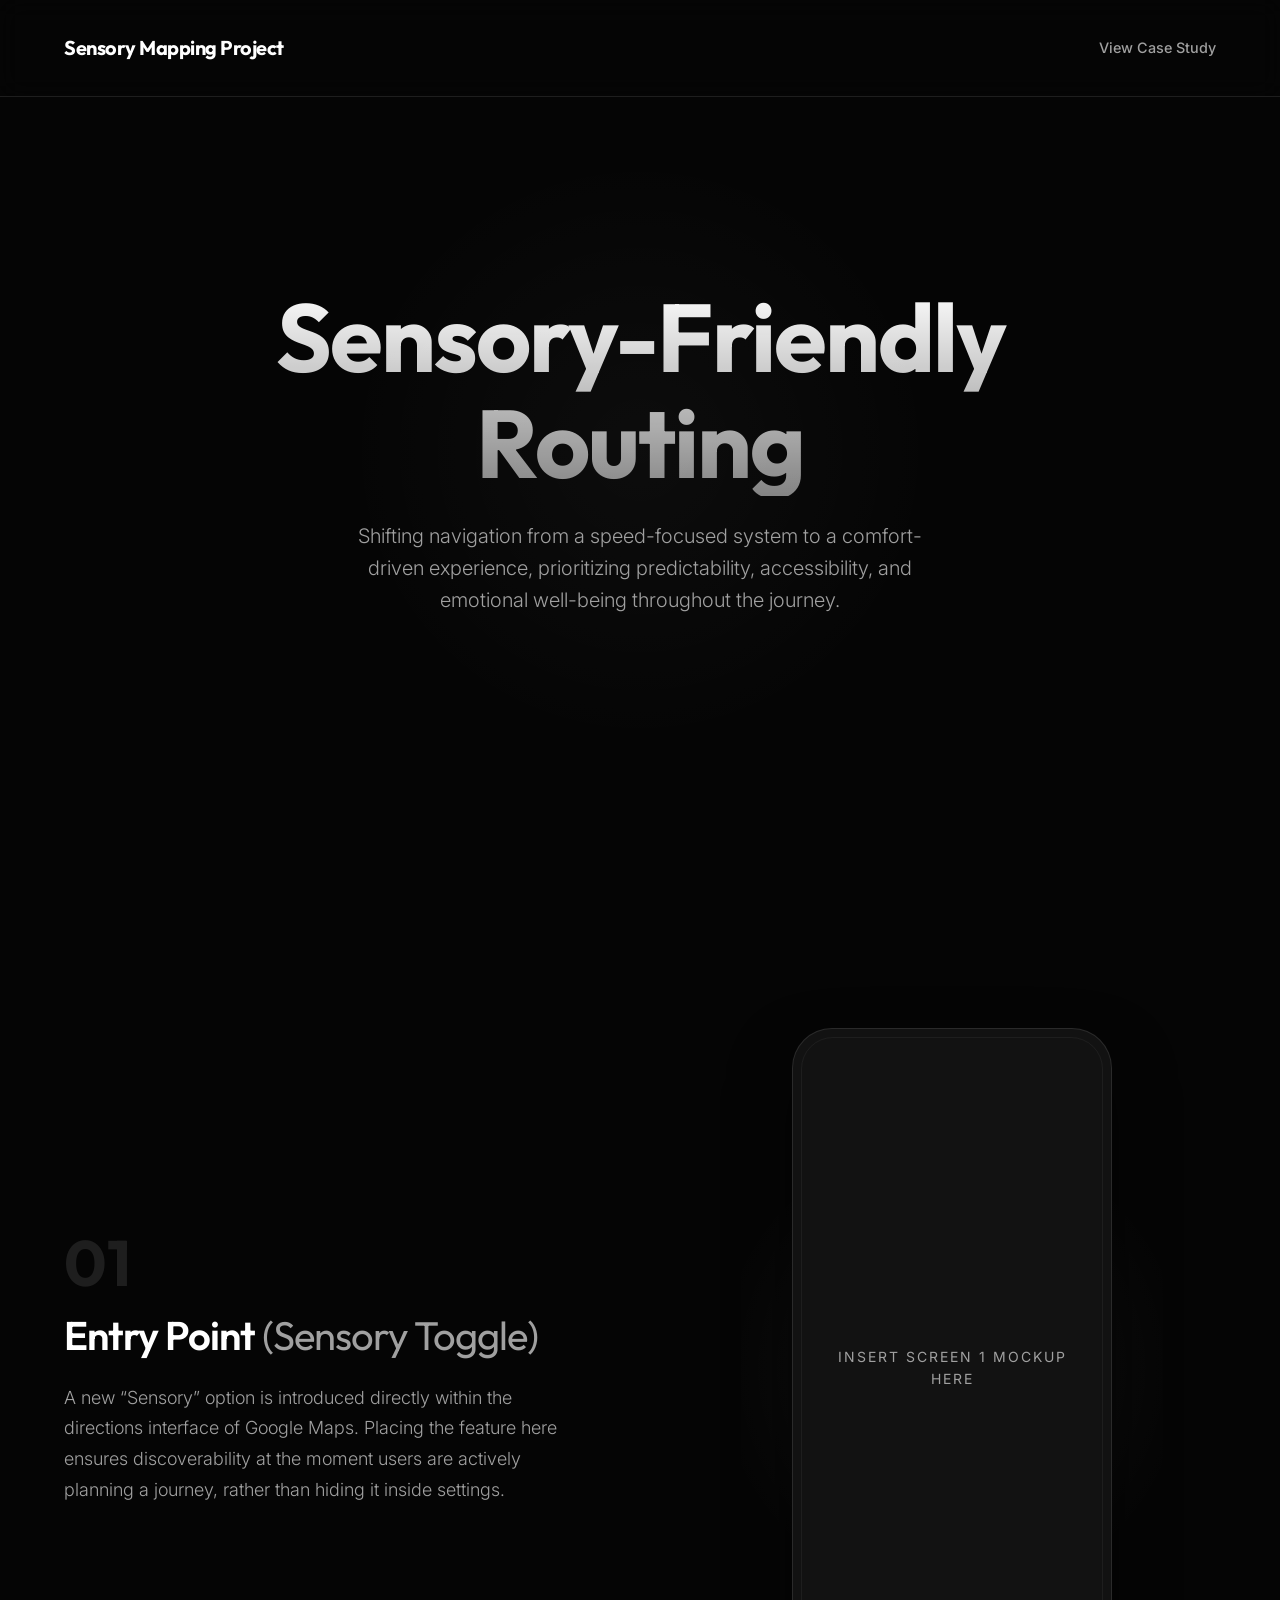
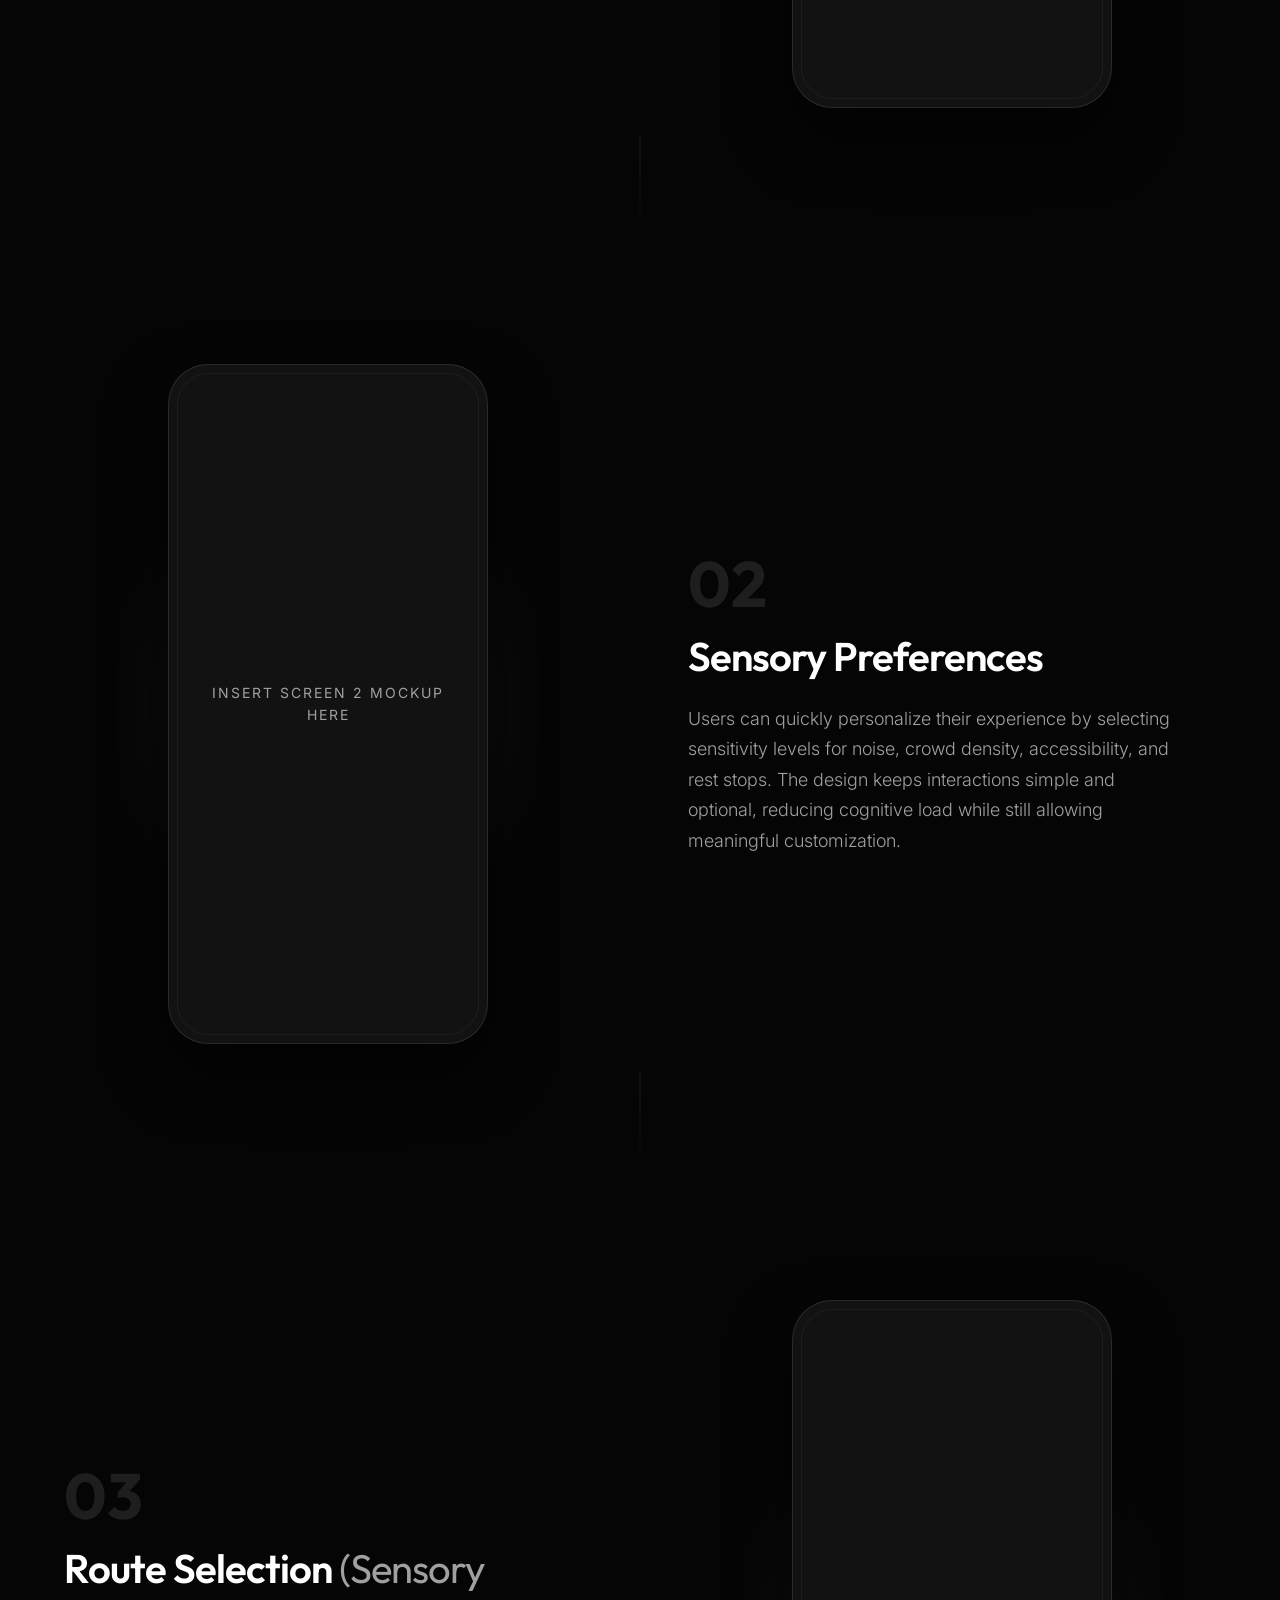
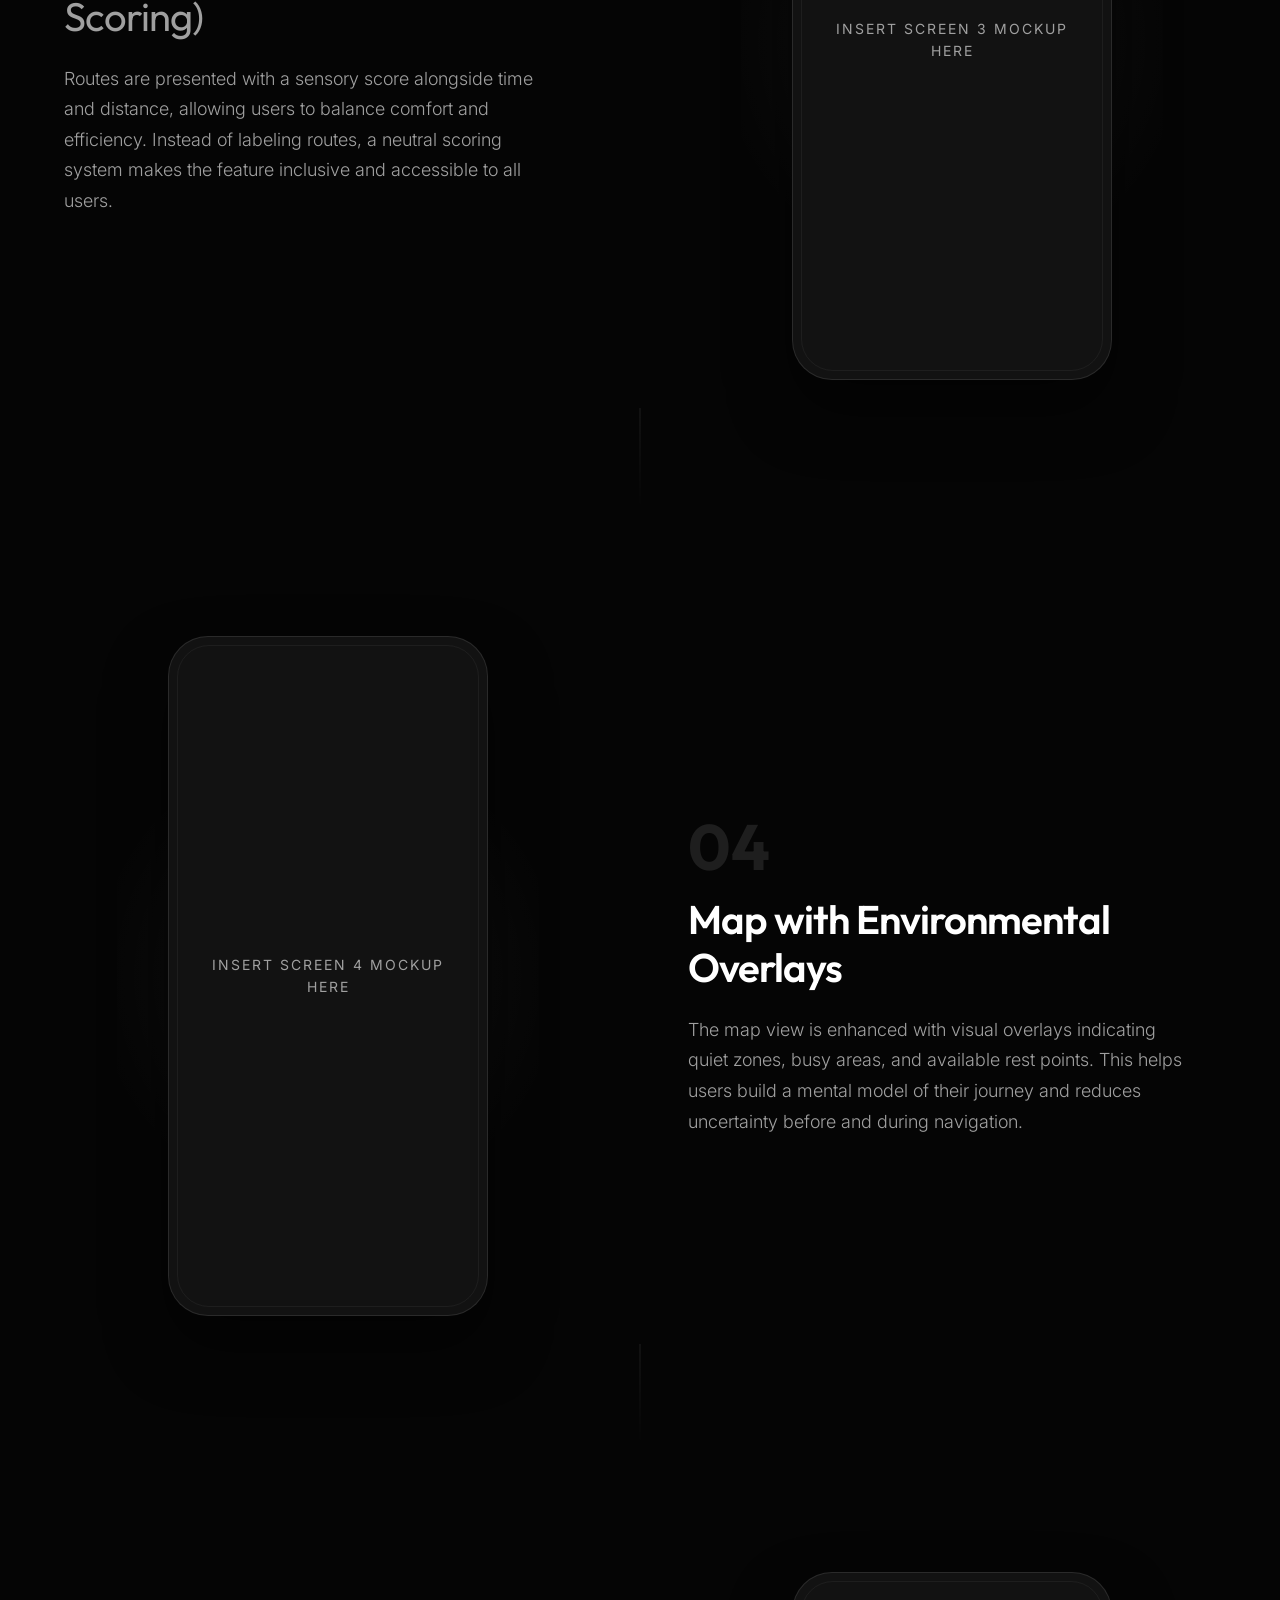
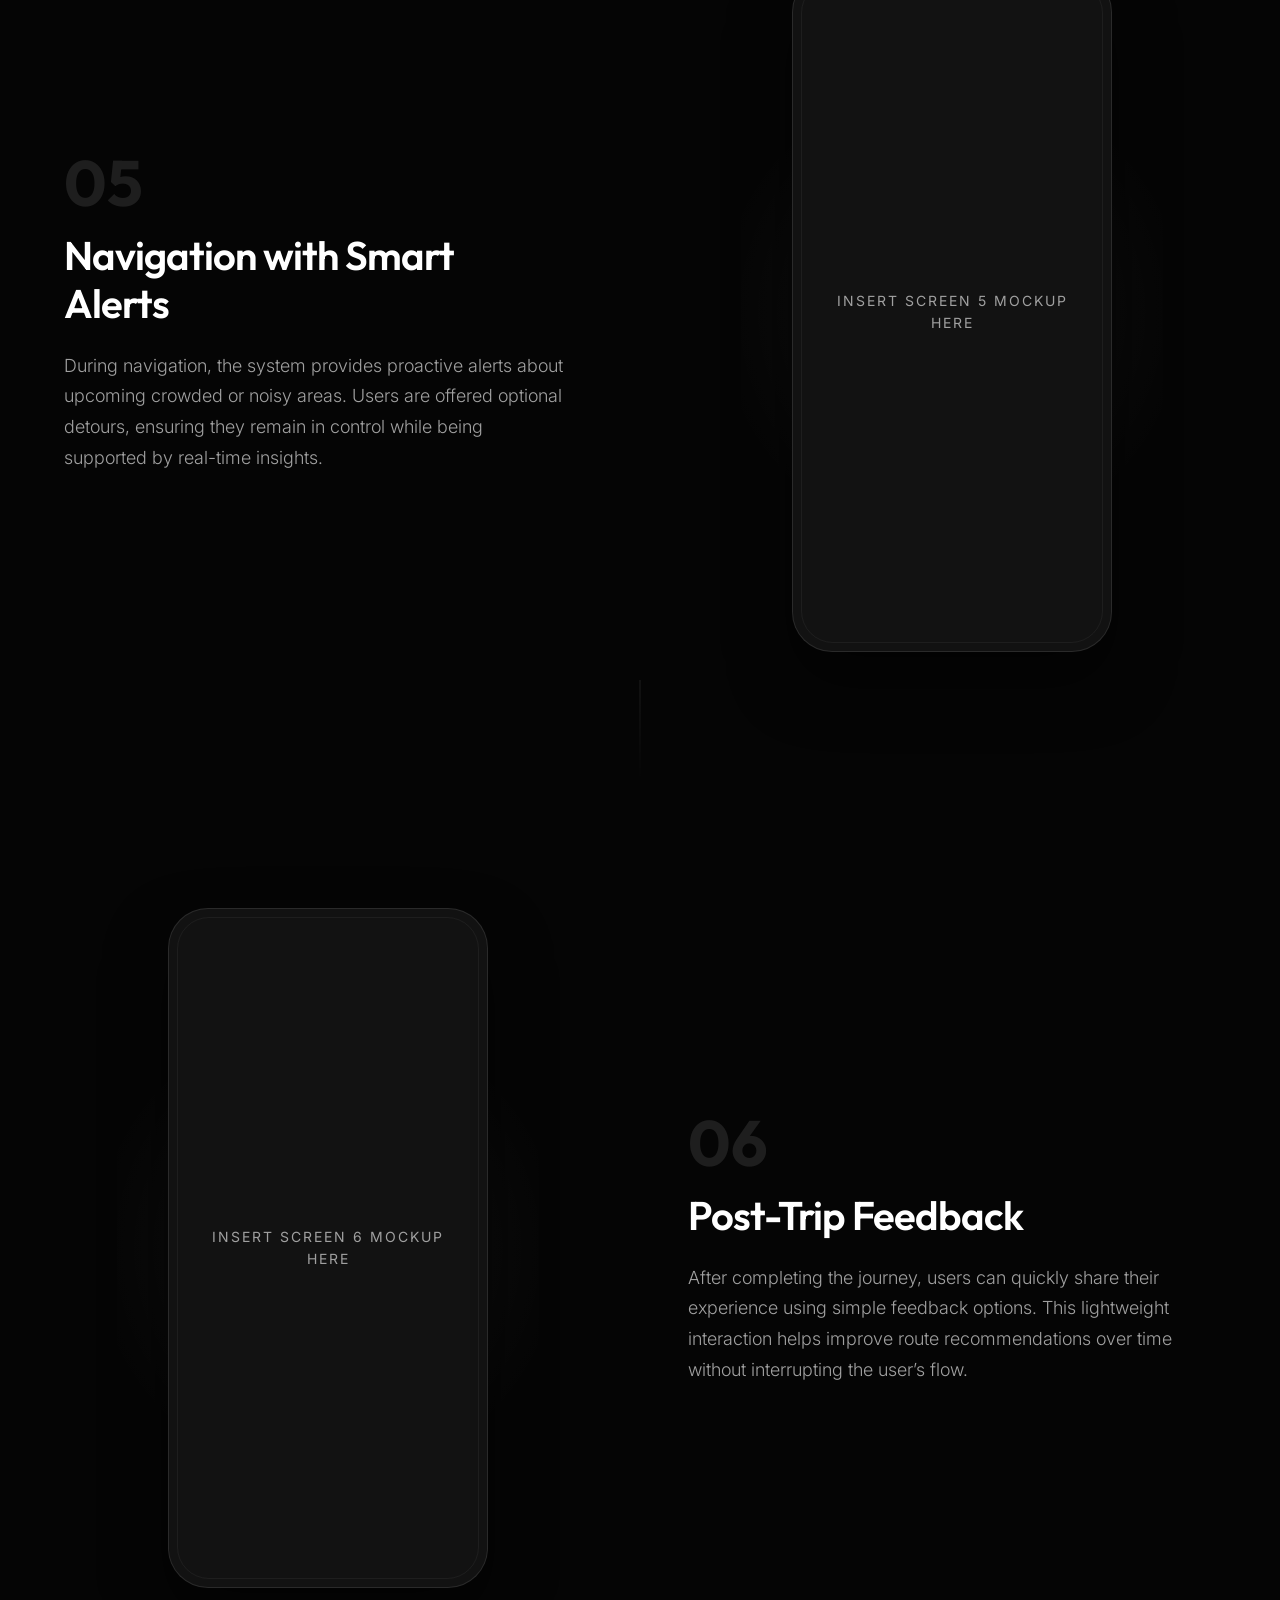
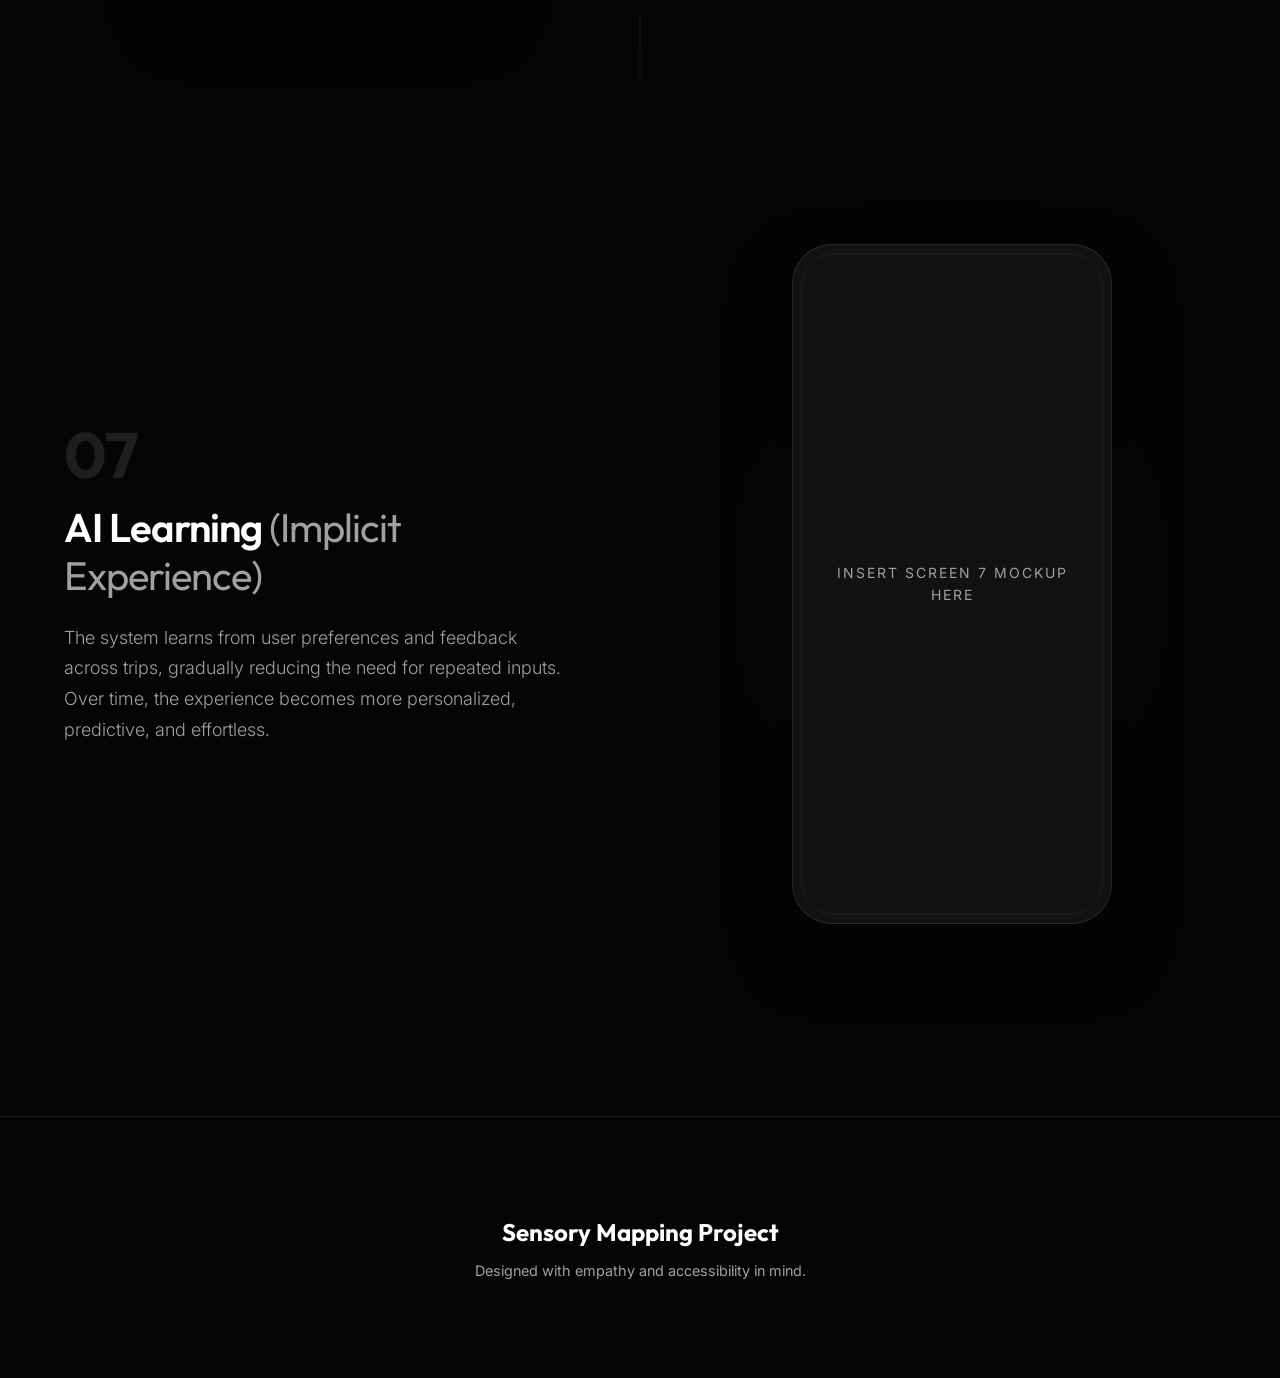
==== Sensory mapping/index.html @ 534e5750 "Add Sensory Mapping project to portfolio" ====
<!DOCTYPE html>
<html lang="en">
<head>
    <meta charset="UTF-8">
    <meta name="viewport" content="width=device-width, initial-scale=1.0">
    <title>Sensory-Friendly Routing Case Study</title>
    <link rel="preconnect" href="https://fonts.googleapis.com">
    <link rel="preconnect" href="https://fonts.gstatic.com" crossorigin>
    <link href="https://fonts.googleapis.com/css2?family=Outfit:wght@300;400;500;700&family=Inter:wght@300;400;600&display=swap" rel="stylesheet">
    <link rel="stylesheet" href="style.css">
</head>
<body>
    <nav class="navbar">
        <div class="logo">Sensory Mapping Project</div>
        <a href="#case-study" class="nav-link">View Case Study</a>
    </nav>

    <header class="hero">
        <div class="hero-content">
            <h1 class="hero-title">Sensory-Friendly Routing</h1>
            <p class="hero-subtitle">Shifting navigation from a speed-focused system to a comfort-driven experience, prioritizing predictability, accessibility, and emotional well-being throughout the journey.</p>
        </div>
        <div class="hero-glow"></div>
    </header>

    <main id="case-study" class="container">
        <!-- Screen 1 -->
        <section class="screen-section fade-in">
            <div class="screen-content">
                <div class="screen-text">
                    <span class="screen-number">01</span>
                    <h2>Entry Point <span class="highlight">(Sensory Toggle)</span></h2>
                    <p>A new “Sensory” option is introduced directly within the directions interface of Google Maps. Placing the feature here ensures discoverability at the moment users are actively planning a journey, rather than hiding it inside settings.</p>
                </div>
                <div class="screen-visual">
                    <div class="mockup-placeholder">
                        <span class="placeholder-text">Insert Screen 1 Mockup Here</span>
                    </div>
                </div>
            </div>
        </section>

        <!-- Screen 2 -->
        <section class="screen-section right-align fade-in">
            <div class="screen-content reverse-layout">
                <div class="screen-text">
                    <span class="screen-number">02</span>
                    <h2>Sensory Preferences</h2>
                    <p>Users can quickly personalize their experience by selecting sensitivity levels for noise, crowd density, accessibility, and rest stops. The design keeps interactions simple and optional, reducing cognitive load while still allowing meaningful customization.</p>
                </div>
                <div class="screen-visual">
                    <div class="mockup-placeholder">
                        <span class="placeholder-text">Insert Screen 2 Mockup Here</span>
                    </div>
                </div>
            </div>
        </section>

        <!-- Screen 3 -->
        <section class="screen-section fade-in">
            <div class="screen-content">
                <div class="screen-text">
                    <span class="screen-number">03</span>
                    <h2>Route Selection <span class="highlight">(Sensory Scoring)</span></h2>
                    <p>Routes are presented with a sensory score alongside time and distance, allowing users to balance comfort and efficiency. Instead of labeling routes, a neutral scoring system makes the feature inclusive and accessible to all users.</p>
                </div>
                <div class="screen-visual">
                    <div class="mockup-placeholder">
                        <span class="placeholder-text">Insert Screen 3 Mockup Here</span>
                    </div>
                </div>
            </div>
        </section>

        <!-- Screen 4 -->
        <section class="screen-section right-align fade-in">
            <div class="screen-content reverse-layout">
                <div class="screen-text">
                    <span class="screen-number">04</span>
                    <h2>Map with Environmental Overlays</h2>
                    <p>The map view is enhanced with visual overlays indicating quiet zones, busy areas, and available rest points. This helps users build a mental model of their journey and reduces uncertainty before and during navigation.</p>
                </div>
                <div class="screen-visual">
                    <div class="mockup-placeholder">
                        <span class="placeholder-text">Insert Screen 4 Mockup Here</span>
                    </div>
                </div>
            </div>
        </section>

        <!-- Screen 5 -->
        <section class="screen-section fade-in">
            <div class="screen-content">
                <div class="screen-text">
                    <span class="screen-number">05</span>
                    <h2>Navigation with Smart Alerts</h2>
                    <p>During navigation, the system provides proactive alerts about upcoming crowded or noisy areas. Users are offered optional detours, ensuring they remain in control while being supported by real-time insights.</p>
                </div>
                <div class="screen-visual">
                    <div class="mockup-placeholder">
                        <span class="placeholder-text">Insert Screen 5 Mockup Here</span>
                    </div>
                </div>
            </div>
        </section>

        <!-- Screen 6 -->
        <section class="screen-section right-align fade-in">
            <div class="screen-content reverse-layout">
                <div class="screen-text">
                    <span class="screen-number">06</span>
                    <h2>Post-Trip Feedback</h2>
                    <p>After completing the journey, users can quickly share their experience using simple feedback options. This lightweight interaction helps improve route recommendations over time without interrupting the user’s flow.</p>
                </div>
                <div class="screen-visual">
                    <div class="mockup-placeholder">
                        <span class="placeholder-text">Insert Screen 6 Mockup Here</span>
                    </div>
                </div>
            </div>
        </section>

        <!-- Screen 7 -->
        <section class="screen-section fade-in">
            <div class="screen-content">
                <div class="screen-text">
                    <span class="screen-number">07</span>
                    <h2>AI Learning <span class="highlight">(Implicit Experience)</span></h2>
                    <p>The system learns from user preferences and feedback across trips, gradually reducing the need for repeated inputs. Over time, the experience becomes more personalized, predictive, and effortless.</p>
                </div>
                <div class="screen-visual">
                    <div class="mockup-placeholder">
                        <span class="placeholder-text">Insert Screen 7 Mockup Here</span>
                    </div>
                </div>
            </div>
        </section>

    </main>

    <footer class="footer">
        <div class="footer-content">
            <h2>Sensory Mapping Project</h2>
            <p>Designed with empathy and accessibility in mind.</p>
        </div>
    </footer>

    <script>
        // Intersection Observer for scroll fade-in animations
        const observerOptions = {
            root: null,
            rootMargin: '0px',
            threshold: 0.15
        };

        const observer = new IntersectionObserver((entries, observer) => {
            entries.forEach(entry => {
                if (entry.isIntersecting) {
                    entry.target.classList.add('visible');
                    observer.unobserve(entry.target);
                }
            });
        }, observerOptions);

        document.querySelectorAll('.fade-in').forEach(section => {
            observer.observe(section);
        });
    </script>
</body>
</html>
---- Sensory mapping/style.css ----
/* CSS Variables for Premium Dark Theme */
:root {
    --bg-color: #050505;
    --surface-color: #121212;
    --surface-light: #1e1e1e;
    --text-primary: #ffffff;
    --text-secondary: #a0a0a0;
    --accent-color: #ffffff;
    --border-color: rgba(255, 255, 255, 0.1);
    --glow-color: rgba(255, 255, 255, 0.05);
    
    --font-heading: 'Outfit', sans-serif;
    --font-body: 'Inter', sans-serif;
}

/* Global Styles */
* {
    margin: 0;
    padding: 0;
    box-sizing: border-box;
}

body {
    background-color: var(--bg-color);
    color: var(--text-primary);
    font-family: var(--font-body);
    line-height: 1.6;
    overflow-x: hidden;
}

::selection {
    background-color: var(--text-primary);
    color: var(--bg-color);
}

/* Navbar */
.navbar {
    display: flex;
    justify-content: space-between;
    align-items: center;
    padding: 2rem 5%;
    position: fixed;
    top: 0;
    width: 100%;
    z-index: 100;
    background: rgba(5, 5, 5, 0.8);
    backdrop-filter: blur(12px);
    -webkit-backdrop-filter: blur(12px);
    border-bottom: 1px solid var(--border-color);
}

.logo {
    font-family: var(--font-heading);
    font-weight: 700;
    font-size: 1.25rem;
    letter-spacing: -0.5px;
}

.nav-link {
    color: var(--text-secondary);
    text-decoration: none;
    font-size: 0.9rem;
    font-weight: 500;
    transition: color 0.3s ease;
}

.nav-link:hover {
    color: var(--text-primary);
}

/* Hero Section */
.hero {
    min-height: 100vh;
    display: flex;
    justify-content: center;
    align-items: center;
    position: relative;
    padding: 0 5%;
    text-align: center;
}

.hero-content {
    max-width: 800px;
    z-index: 2;
}

.hero-title {
    font-family: var(--font-heading);
    font-size: clamp(3rem, 8vw, 6rem);
    font-weight: 700;
    line-height: 1.1;
    margin-bottom: 1.5rem;
    letter-spacing: -2px;
    background: linear-gradient(180deg, #FFFFFF 0%, rgba(255, 255, 255, 0.5) 100%);
    -webkit-background-clip: text;
    -webkit-text-fill-color: transparent;
    background-clip: text;
}

.hero-subtitle {
    font-size: clamp(1rem, 2vw, 1.25rem);
    color: var(--text-secondary);
    max-width: 600px;
    margin: 0 auto;
    font-weight: 300;
}

.hero-glow {
    position: absolute;
    width: 600px;
    height: 600px;
    background: radial-gradient(circle, rgba(255,255,255,0.03) 0%, rgba(0,0,0,0) 70%);
    top: 50%;
    left: 50%;
    transform: translate(-50%, -50%);
    z-index: 1;
    pointer-events: none;
}

/* Container */
.container {
    max-width: 1400px;
    margin: 0 auto;
    padding: 0 5%;
}

/* Screen Sections */
.screen-section {
    padding: 8rem 0;
    position: relative;
}

.screen-section:not(:last-child)::after {
    content: '';
    position: absolute;
    bottom: 0;
    left: 50%;
    transform: translateX(-50%);
    width: 1px;
    height: 100px;
    background: linear-gradient(to bottom, rgba(255,255,255,0.1), rgba(255,255,255,0));
}

.screen-content {
    display: grid;
    grid-template-columns: 1fr 1fr;
    gap: 6rem;
    align-items: center;
}

/* On desktop, make the reverse layout swap the text and visual */
@media (min-width: 993px) {
    .reverse-layout .screen-text {
        order: 2;
    }
    .reverse-layout .screen-visual {
        order: 1;
    }
}

.screen-text {
    max-width: 500px;
}

.screen-number {
    font-family: var(--font-heading);
    font-size: 4rem;
    font-weight: 700;
    color: var(--surface-light);
    line-height: 1;
    display: block;
    margin-bottom: 1rem;
}

.screen-text h2 {
    font-family: var(--font-heading);
    font-size: 2.5rem;
    font-weight: 600;
    margin-bottom: 1.5rem;
    letter-spacing: -1px;
    line-height: 1.2;
}

.screen-text .highlight {
    color: var(--text-secondary);
    font-weight: 400;
}

.screen-text p {
    color: var(--text-secondary);
    font-size: 1.125rem;
    font-weight: 300;
    line-height: 1.7;
}

/* Mockup Placeholder */
.screen-visual {
    position: relative;
    width: 100%;
    display: flex;
    justify-content: center;
}

/* Add a subtle glow behind the mockups */
.screen-visual::before {
    content: '';
    position: absolute;
    width: 80%;
    height: 80%;
    background: radial-gradient(circle, var(--glow-color) 0%, transparent 70%);
    top: 50%;
    left: 50%;
    transform: translate(-50%, -50%);
    z-index: 0;
}

.mockup-placeholder {
    width: 320px;
    height: 680px;
    background-color: var(--surface-color);
    border: 1px solid var(--border-color);
    border-radius: 40px;
    display: flex;
    justify-content: center;
    align-items: center;
    position: relative;
    z-index: 1;
    box-shadow: 0 30px 60px rgba(0,0,0,0.5);
    transition: transform 0.5s ease, box-shadow 0.5s ease;
    overflow: hidden;
}

/* Inner border to simulate phone bezel */
.mockup-placeholder::after {
    content: '';
    position: absolute;
    top: 8px;
    left: 8px;
    right: 8px;
    bottom: 8px;
    border: 1px solid rgba(255,255,255,0.05);
    border-radius: 32px;
    pointer-events: none;
}

.mockup-placeholder:hover {
    transform: translateY(-10px);
    box-shadow: 0 40px 80px rgba(0,0,0,0.6), 0 0 40px rgba(255,255,255,0.05);
}

.placeholder-text {
    color: var(--text-secondary);
    font-size: 0.875rem;
    text-transform: uppercase;
    letter-spacing: 2px;
    text-align: center;
    padding: 2rem;
}

/* Footer */
.footer {
    padding: 6rem 5%;
    text-align: center;
    border-top: 1px solid var(--border-color);
    margin-top: 4rem;
}

.footer h2 {
    font-family: var(--font-heading);
    font-size: 1.5rem;
    margin-bottom: 0.5rem;
}

.footer p {
    color: var(--text-secondary);
    font-size: 0.9rem;
}

/* Animations */
.fade-in {
    opacity: 0;
    transform: translateY(40px);
    transition: opacity 1s cubic-bezier(0.16, 1, 0.3, 1), transform 1s cubic-bezier(0.16, 1, 0.3, 1);
}

.fade-in.visible {
    opacity: 1;
    transform: translateY(0);
}

/* Responsive Design */
@media (max-width: 992px) {
    .screen-content, .reverse-layout {
        grid-template-columns: 1fr;
        gap: 4rem;
        text-align: center;
    }

    .screen-text {
        max-width: 100%;
        margin: 0 auto;
    }

    .screen-number {
        font-size: 3rem;
    }

    .reverse-layout .screen-text {
        order: -1;
    }

    .screen-section::after {
        display: none;
    }
}

@media (max-width: 480px) {
    .mockup-placeholder {
        width: 280px;
        height: 600px;
        border-radius: 30px;
    }

    .mockup-placeholder::after {
        border-radius: 22px;
    }
}
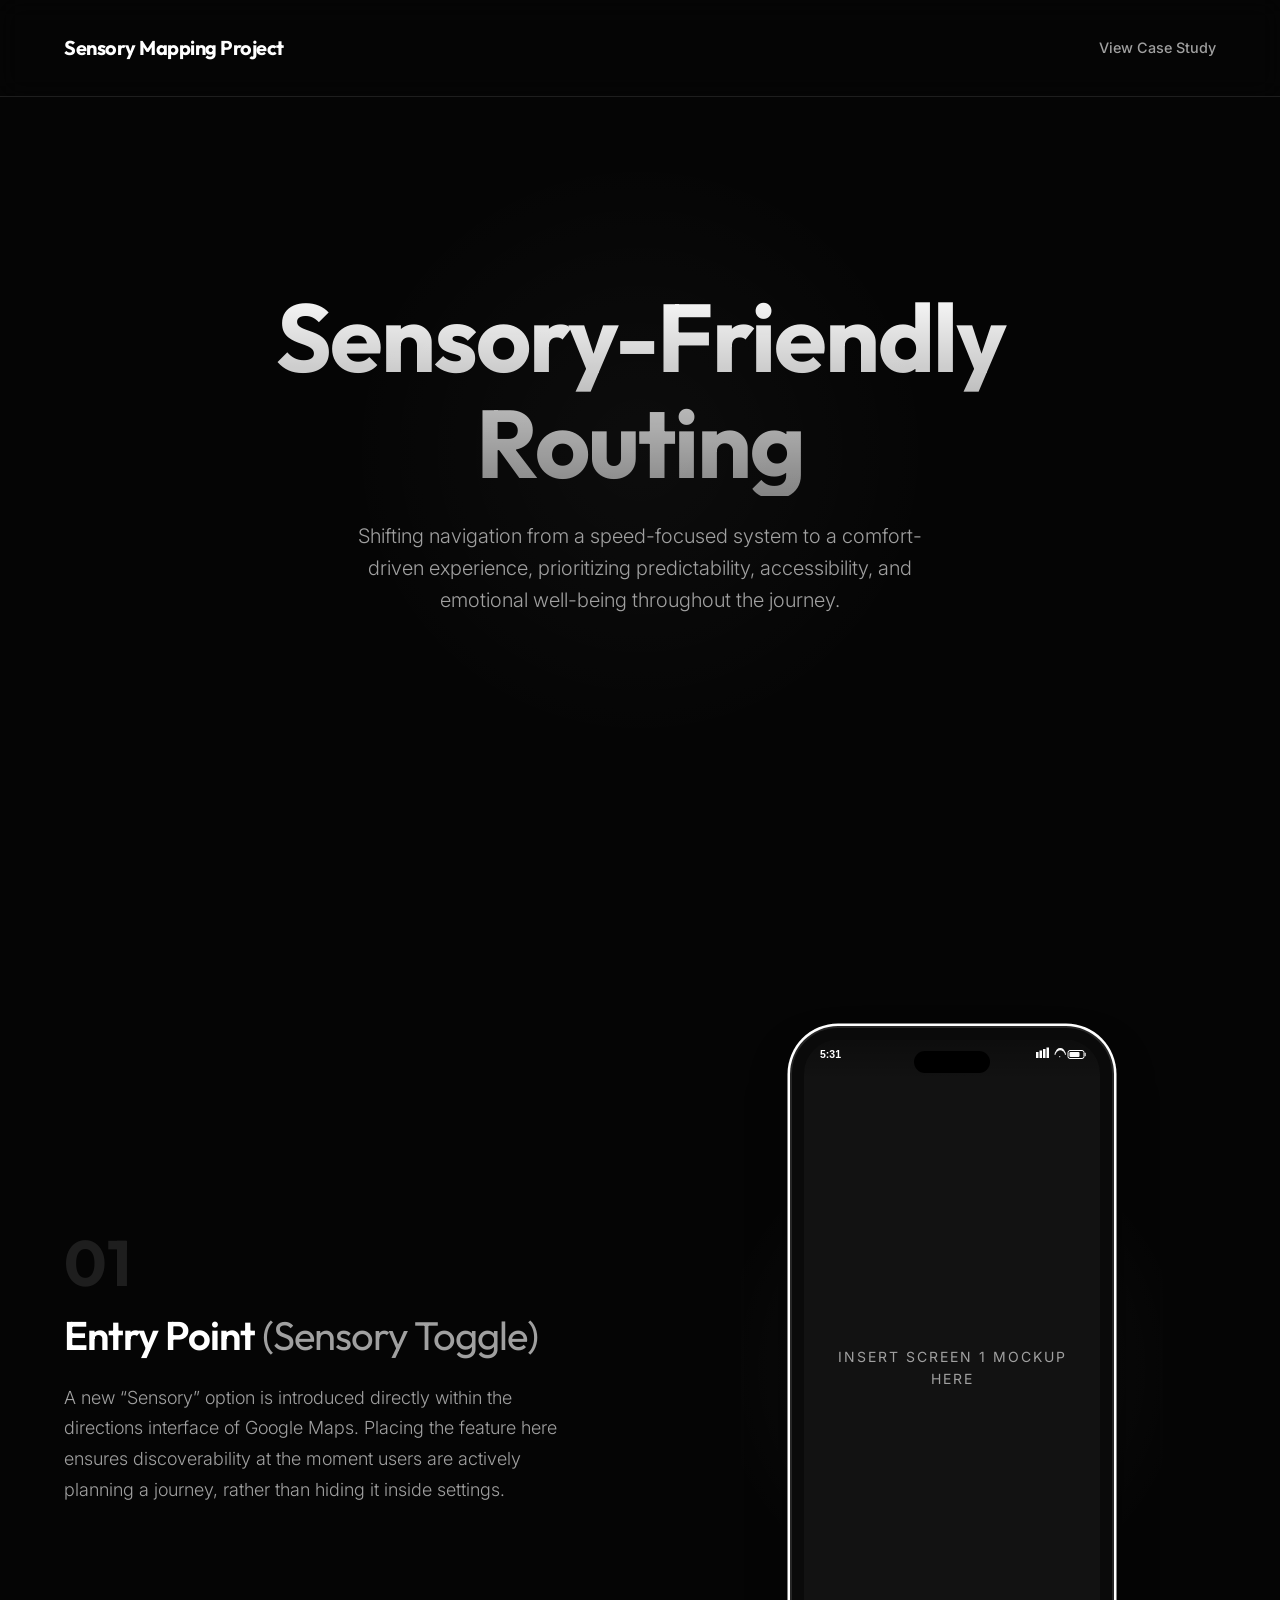
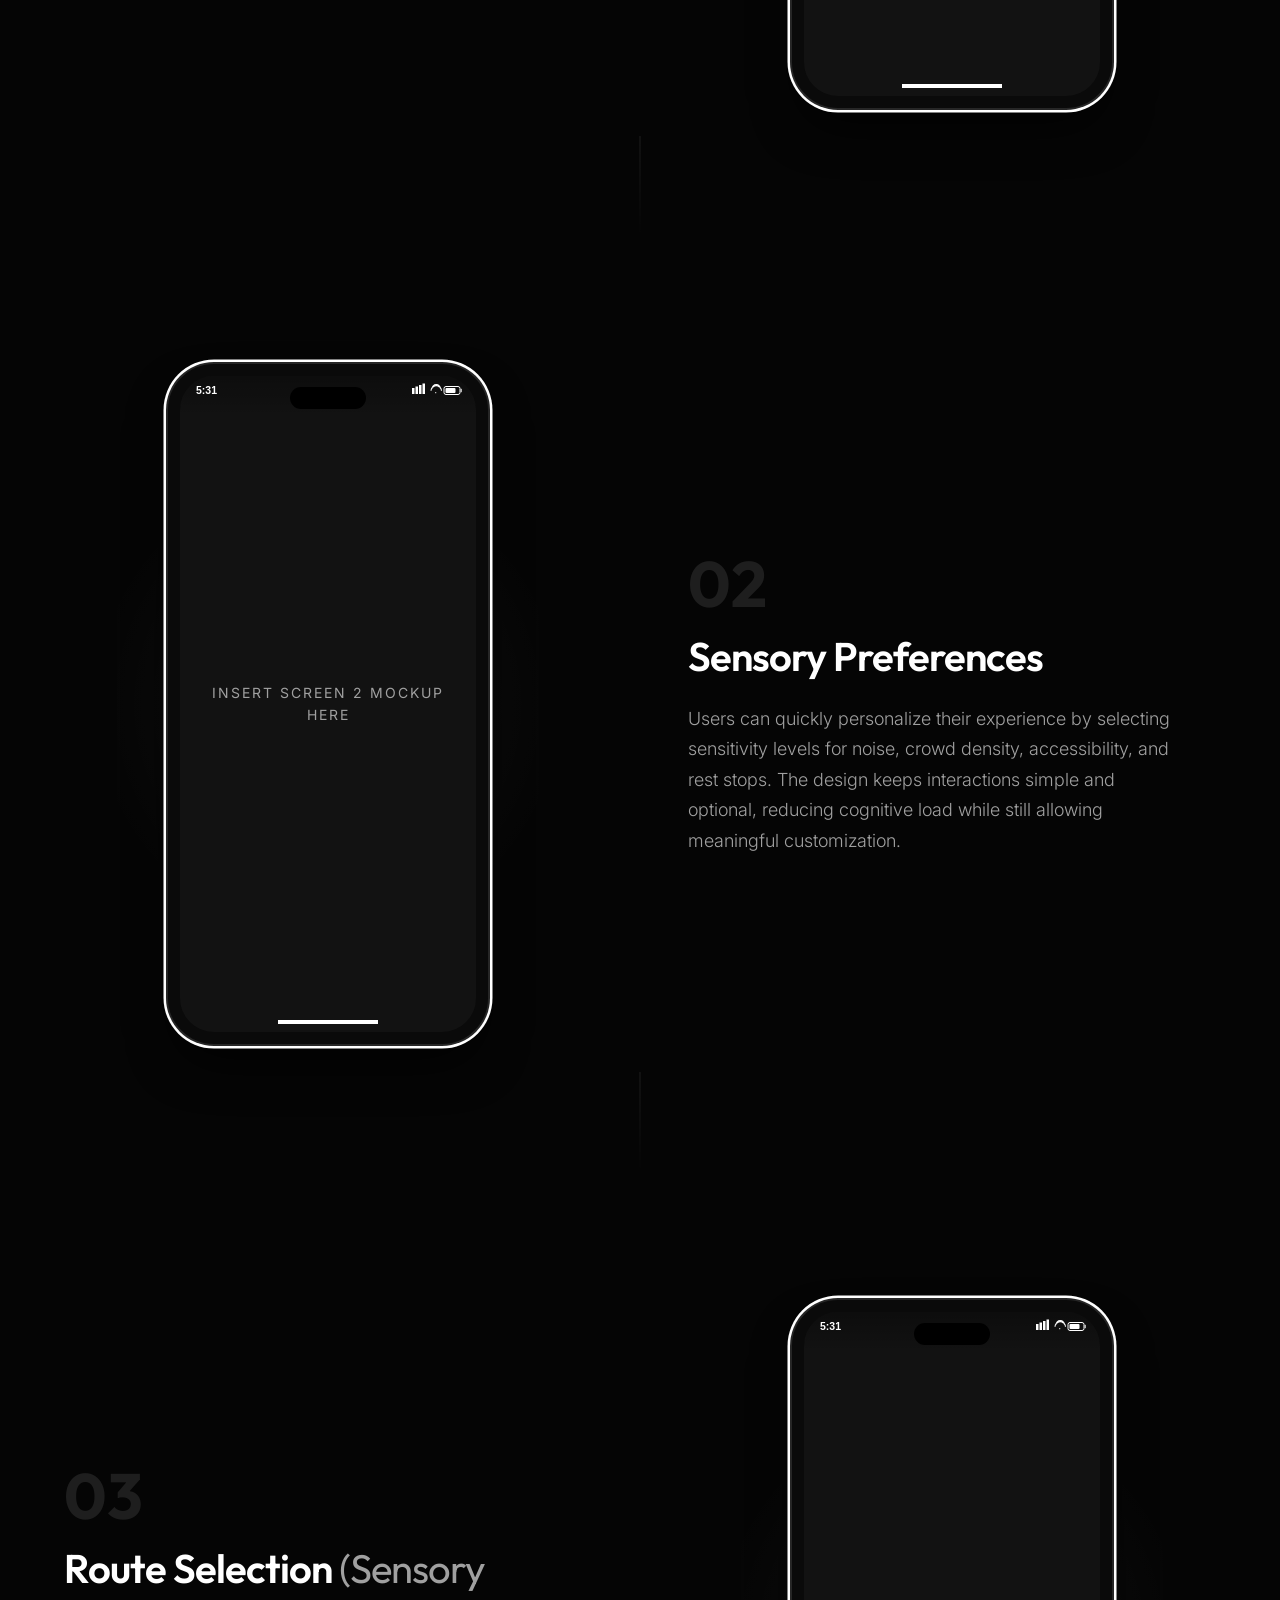
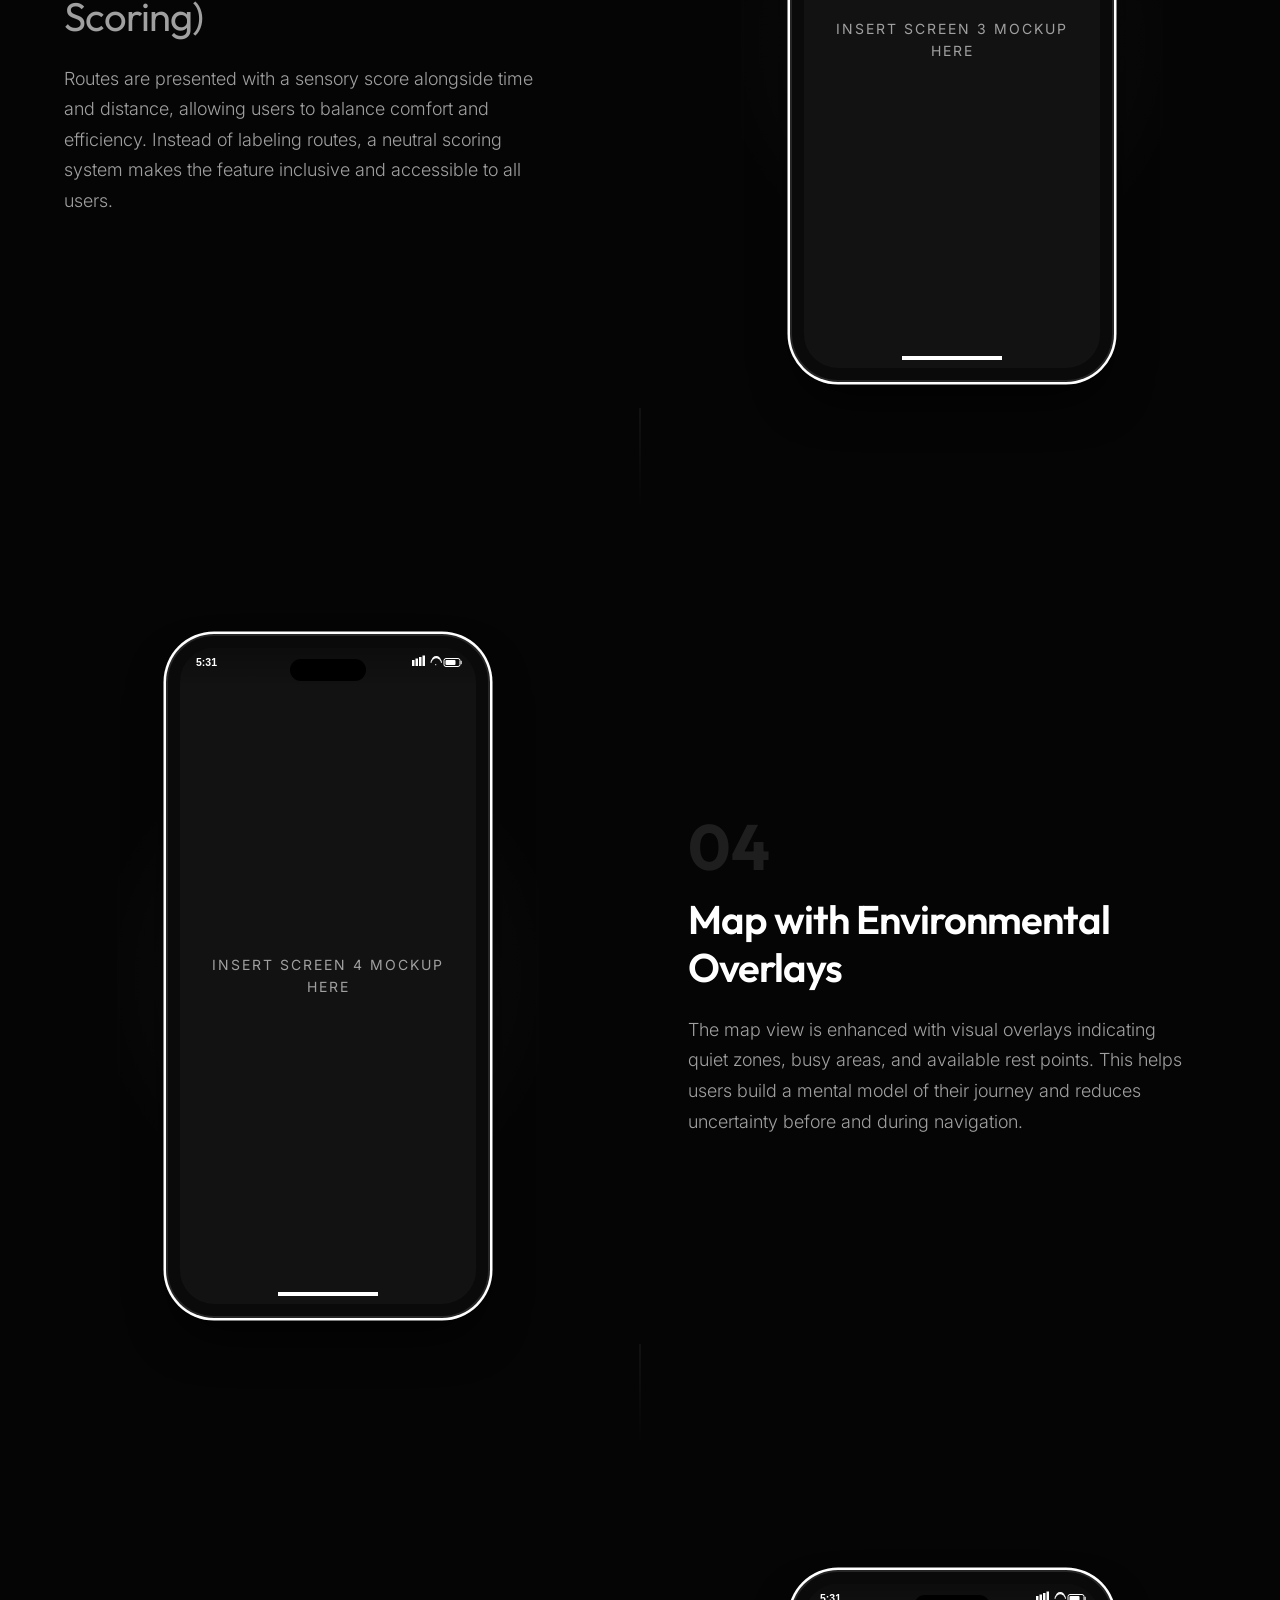
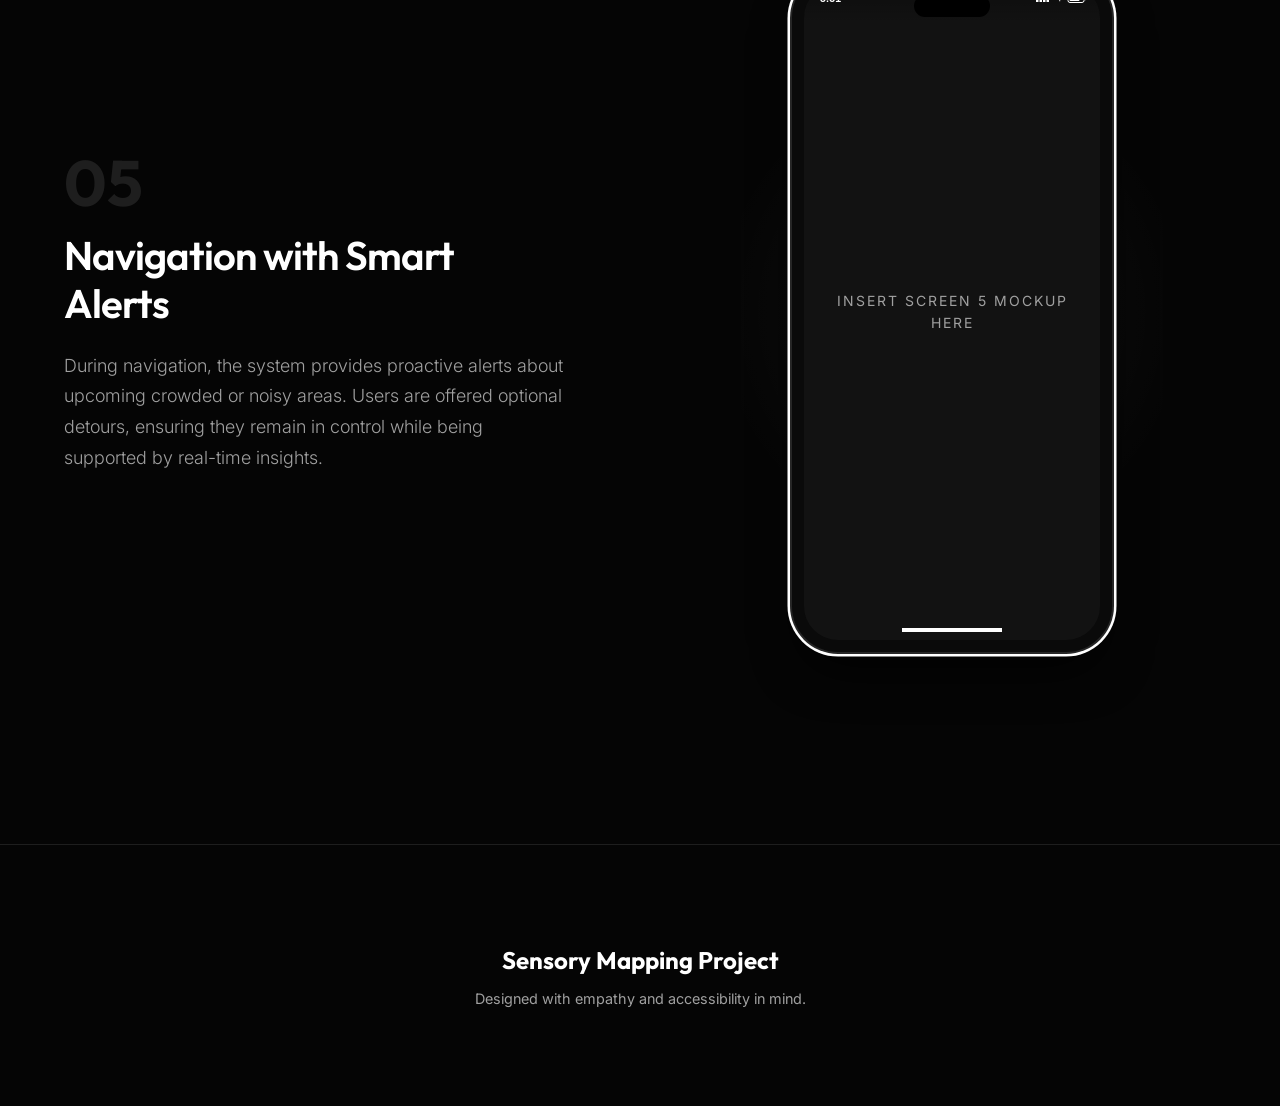
==== commit 67c12e58: "UX Upgrade: Clean up sensory mapping screens and add premium smartphone device mockups" ====
--- a/Sensory mapping/index.html
+++ b/Sensory mapping/index.html
@@ -104,37 +104,7 @@
             </div>
         </section>
 
-        <!-- Screen 6 -->
-        <section class="screen-section right-align fade-in">
-            <div class="screen-content reverse-layout">
-                <div class="screen-text">
-                    <span class="screen-number">06</span>
-                    <h2>Post-Trip Feedback</h2>
-                    <p>After completing the journey, users can quickly share their experience using simple feedback options. This lightweight interaction helps improve route recommendations over time without interrupting the user’s flow.</p>
-                </div>
-                <div class="screen-visual">
-                    <div class="mockup-placeholder">
-                        <span class="placeholder-text">Insert Screen 6 Mockup Here</span>
-                    </div>
-                </div>
-            </div>
-        </section>
 
-        <!-- Screen 7 -->
-        <section class="screen-section fade-in">
-            <div class="screen-content">
-                <div class="screen-text">
-                    <span class="screen-number">07</span>
-                    <h2>AI Learning <span class="highlight">(Implicit Experience)</span></h2>
-                    <p>The system learns from user preferences and feedback across trips, gradually reducing the need for repeated inputs. Over time, the experience becomes more personalized, predictive, and effortless.</p>
-                </div>
-                <div class="screen-visual">
-                    <div class="mockup-placeholder">
-                        <span class="placeholder-text">Insert Screen 7 Mockup Here</span>
-                    </div>
-                </div>
-            </div>
-        </section>
 
     </main>
 
--- a/Sensory mapping/style.css
+++ b/Sensory mapping/style.css
@@ -218,34 +218,69 @@
     width: 320px;
     height: 680px;
     background-color: var(--surface-color);
-    border: 1px solid var(--border-color);
-    border-radius: 40px;
+    border: 12px solid #0a0a0a; /* Sleek black phone bezel */
+    border-radius: 46px; /* Smooth rounded corners */
     display: flex;
     justify-content: center;
     align-items: center;
     position: relative;
     z-index: 1;
-    box-shadow: 0 30px 60px rgba(0,0,0,0.5);
+    /* Outer highlight + premium shadow matching the requested design */
+    box-shadow: 
+        0 0 0 2px #262626, /* Silver-grey outer metal body rim */
+        0 0 0 4.5px #ffffff, /* White high-contrast outer highlight */
+        0 25px 50px -12px rgba(0, 0, 0, 0.9);
     transition: transform 0.5s ease, box-shadow 0.5s ease;
     overflow: hidden;
 }
 
-/* Inner border to simulate phone bezel */
+/* Dynamic Island (Pill Shape) */
+.mockup-placeholder::before {
+    content: '';
+    position: absolute;
+    top: 11px;
+    left: 50%;
+    transform: translateX(-50%);
+    width: 76px;
+    height: 22px;
+    background: #000000;
+    border-radius: 11px;
+    z-index: 10;
+    pointer-events: none;
+}
+
+/* Status Bar & Home Gesture Bar Overlay */
 .mockup-placeholder::after {
     content: '';
     position: absolute;
-    top: 8px;
-    left: 8px;
-    right: 8px;
-    bottom: 8px;
-    border: 1px solid rgba(255,255,255,0.05);
-    border-radius: 32px;
+    inset: 0;
+    z-index: 9;
     pointer-events: none;
+    background-image: 
+        /* Status Bar SVG (White icons) */
+        url("data:image/svg+xml,%3Csvg xmlns='http://www.w3.org/2000/svg' width='296' height='24' viewBox='0 0 296 24'%3E%3Ctext x='16' y='16' fill='%23ffffff' font-family='-apple-system, BlinkMacSystemFont, %22Segoe UI%22, Roboto, Helvetica, Arial, sans-serif' font-size='10.5' font-weight='600'%3E5:31%3C/text%3E%3Cpath d='M232 16h2.5v-6H232zm3.5 0h2.5v-7.5H235.5zm3.5 0h2.5v-9H239zm3.5 0h2.5v-10.5H242.5z' fill='%23ffffff'/%3E%3Cpath d='M253 9a5 5 0 0 1 6.5 0m-7.5 1.8a3.2 3.2 0 0 1 8.5 0m-9.5 2a1.8 1.8 0 0 1 10.5 0m-6.2 1.8a0.8 0 0 1 1.9 0' stroke='%23ffffff' stroke-width='1.1' fill='none'%3E%3C/path%3E%3Crect x='264' y='8.5' width='16' height='8' rx='2' fill='none' stroke='%23ffffff' stroke-width='1'/%3E%3Crect x='265.5' y='10' width='10' height='5' rx='1' fill='%23ffffff'/%3E%3Cpath d='M281.2 11.2v2.6' stroke='%23ffffff' stroke-width='1' stroke-linecap='round'/%3E%3C/svg%3E"),
+        /* Top Status Bar Gradient Overlay (for readability on light headers) */
+        linear-gradient(to bottom, rgba(0, 0, 0, 0.3) 0%, rgba(0, 0, 0, 0) 100%),
+        /* Bottom Home Indicator Gesture Bar */
+        linear-gradient(to right, #ffffff, #ffffff);
+    background-repeat: no-repeat, no-repeat, no-repeat;
+    background-position: 
+        top 2px center,
+        top left,
+        bottom 8px center;
+    background-size: 
+        100% 24px,
+        100% 40px,
+        100px 4px;
 }
 
 .mockup-placeholder:hover {
     transform: translateY(-10px);
-    box-shadow: 0 40px 80px rgba(0,0,0,0.6), 0 0 40px rgba(255,255,255,0.05);
+    box-shadow: 
+        0 0 0 2px #262626,
+        0 0 0 4.5px #ffffff,
+        0 40px 80px rgba(0,0,0,0.95), 
+        0 0 40px rgba(255,255,255,0.05);
 }
 
 .placeholder-text {
@@ -318,10 +353,7 @@
     .mockup-placeholder {
         width: 280px;
         height: 600px;
-        border-radius: 30px;
-    }
-
-    .mockup-placeholder::after {
-        border-radius: 22px;
-    }
-}
+        border-radius: 36px;
+        border-width: 9px;
+    }
+}
